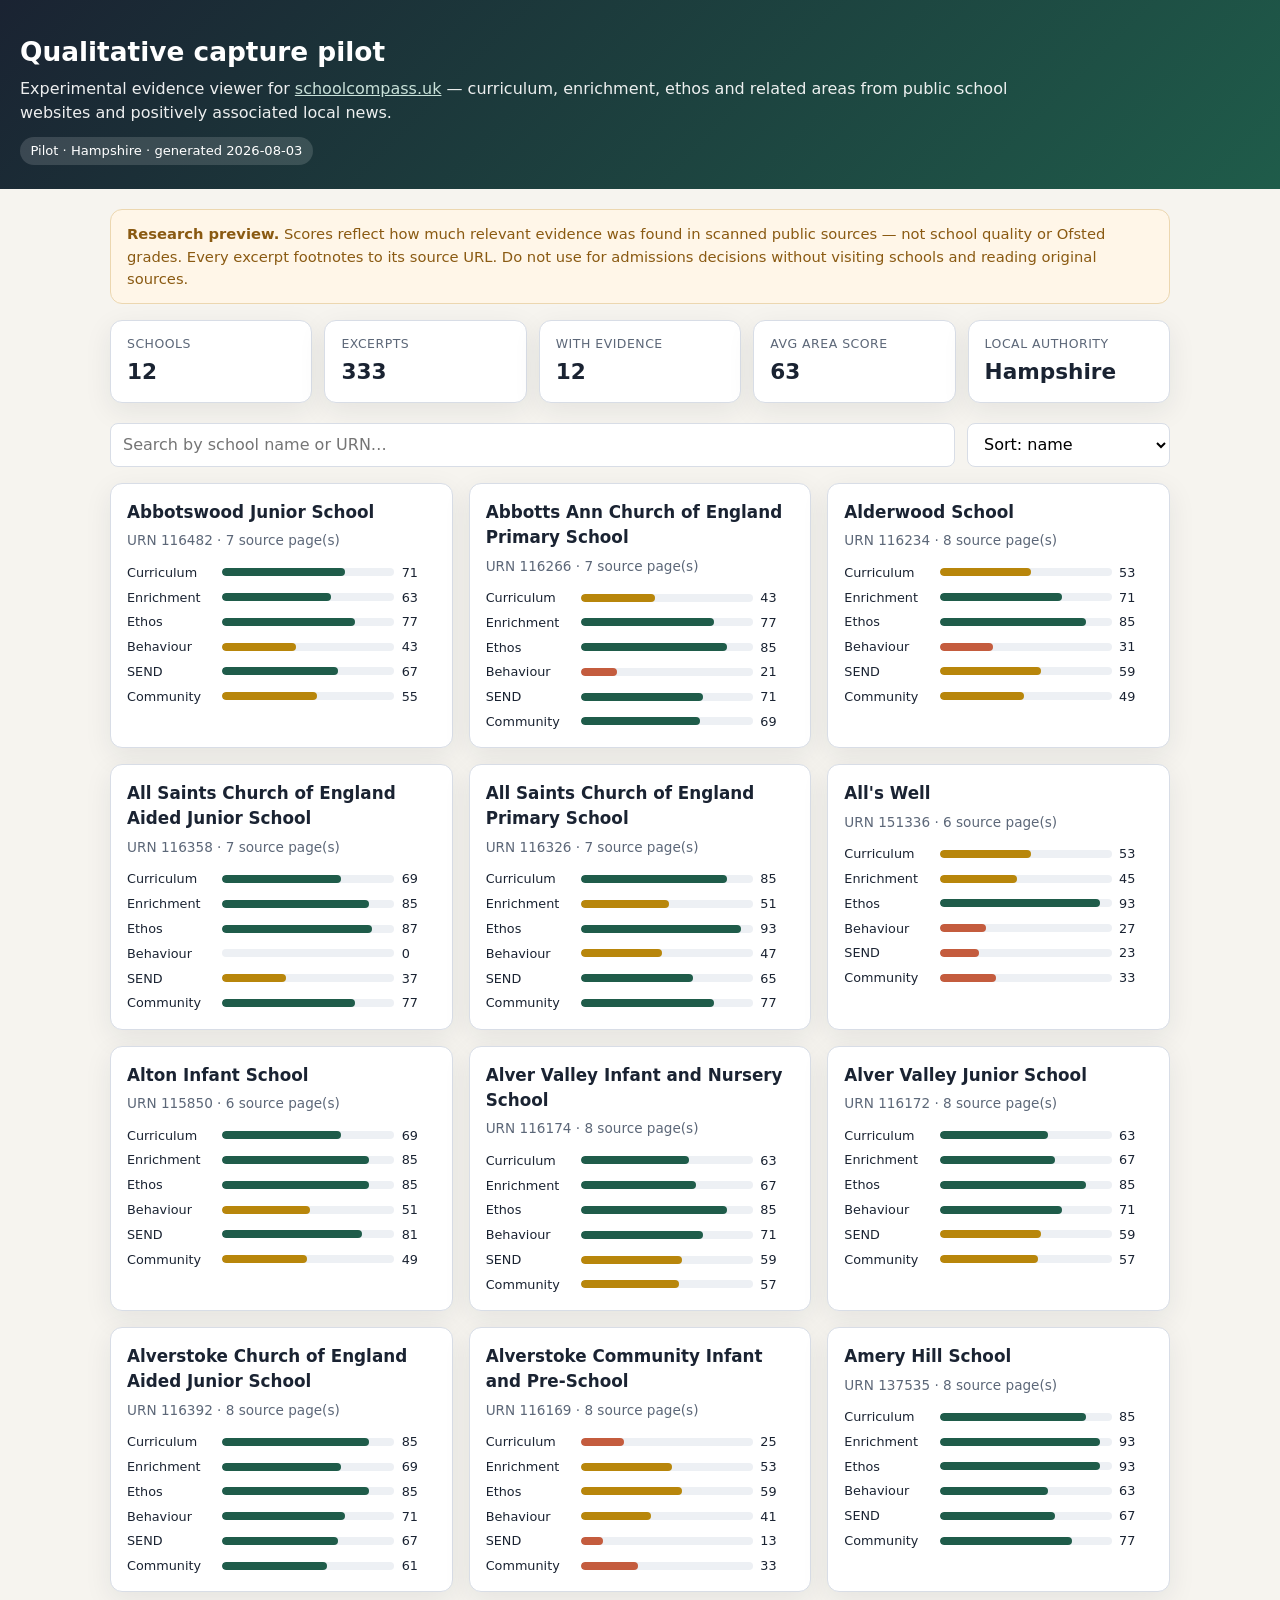
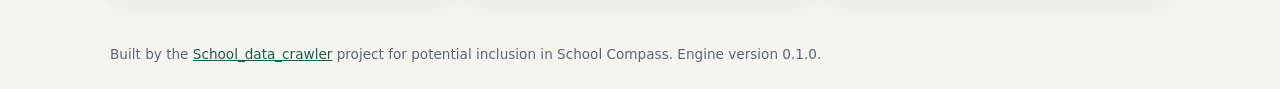
==== docs/index.html @ f79eac57 "Add Hampshire pilot data and GitHub Pages viewer Run a 12-school Hampshire pilot (websites + local n" ====
<!DOCTYPE html>
<html lang="en-GB">
  <head>
    <meta charset="utf-8" />
    <meta name="viewport" content="width=device-width, initial-scale=1" />
    <title>School Compass · Qualitative capture pilot</title>
    <meta
      name="description"
      content="Experimental pilot viewer for curriculum, enrichment and ethos evidence captured from school websites and local news."
    />
    <link rel="stylesheet" href="./styles.css" />
  </head>
  <body>
    <header>
      <h1>Qualitative capture pilot</h1>
      <p>
        Experimental evidence viewer for
        <a href="https://schoolcompass.uk" style="color: #d7efe6">schoolcompass.uk</a>
        — curriculum, enrichment, ethos and related areas from public school
        websites and positively associated local news.
      </p>
      <span class="badge">Pilot · Hampshire · generated <span id="generated-at">—</span></span>
    </header>

    <main>
      <div class="disclaimer">
        <strong>Research preview.</strong> Scores reflect how much relevant
        evidence was found in scanned public sources — not school quality or
        Ofsted grades. Every excerpt footnotes to its source URL. Do not use
        for admissions decisions without visiting schools and reading original
        sources.
      </div>

      <section class="stats" aria-label="Pilot summary">
        <div class="stat">
          <div class="label">Schools</div>
          <div class="value" id="stat-schools">—</div>
        </div>
        <div class="stat">
          <div class="label">Excerpts</div>
          <div class="value" id="stat-signals">—</div>
        </div>
        <div class="stat">
          <div class="label">With evidence</div>
          <div class="value" id="stat-covered">—</div>
        </div>
        <div class="stat">
          <div class="label">Avg area score</div>
          <div class="value" id="stat-avg">—</div>
        </div>
        <div class="stat">
          <div class="label">Local authority</div>
          <div class="value" id="pilot-la">—</div>
        </div>
      </section>

      <div class="controls">
        <input id="search" type="search" placeholder="Search by school name or URN…" />
        <select id="sort" aria-label="Sort schools">
          <option value="name">Sort: name</option>
          <option value="score">Sort: average score</option>
          <option value="signals">Sort: excerpt count</option>
        </select>
      </div>

      <section id="school-grid" class="grid" aria-label="School results"></section>
      <section id="detail-panel" class="detail hidden" aria-live="polite"></section>
    </main>

    <footer>
      Built by the
      <a href="https://github.com/jamiefuller320/School_data_crawler">School_data_crawler</a>
      project for potential inclusion in School Compass. Engine version 0.1.0.
    </footer>

    <script src="./app.js" type="module"></script>
  </body>
</html>
---- docs/styles.css ----
:root {
  --bg: #f6f4ef;
  --surface: #ffffff;
  --ink: #1a2332;
  --muted: #5c6778;
  --accent: #1f5c4a;
  --accent-soft: #e4f0eb;
  --border: #d8dde6;
  --warn: #8a5a12;
  --warn-bg: #fff6e8;
  --score-low: #c45c3e;
  --score-mid: #b8860b;
  --score-high: #1f5c4a;
  --radius: 12px;
  --shadow: 0 8px 28px rgba(26, 35, 50, 0.08);
  font-family: "Segoe UI", system-ui, -apple-system, sans-serif;
  color: var(--ink);
  background: var(--bg);
}

* {
  box-sizing: border-box;
}

body {
  margin: 0;
  line-height: 1.5;
}

a {
  color: var(--accent);
}

header {
  background: linear-gradient(135deg, #1a2332 0%, #1f5c4a 100%);
  color: #fff;
  padding: 2rem 1.25rem 1.5rem;
}

header h1 {
  margin: 0 0 0.35rem;
  font-size: 1.65rem;
  font-weight: 700;
}

header p {
  margin: 0;
  max-width: 62rem;
  opacity: 0.92;
}

.badge {
  display: inline-block;
  margin-top: 0.75rem;
  padding: 0.25rem 0.65rem;
  border-radius: 999px;
  background: rgba(255, 255, 255, 0.14);
  font-size: 0.82rem;
}

main {
  max-width: 1100px;
  margin: 0 auto;
  padding: 1.25rem;
}

.disclaimer {
  background: var(--warn-bg);
  border: 1px solid #ecd7b0;
  color: var(--warn);
  border-radius: var(--radius);
  padding: 0.85rem 1rem;
  margin-bottom: 1rem;
  font-size: 0.92rem;
}

.stats {
  display: grid;
  grid-template-columns: repeat(auto-fit, minmax(140px, 1fr));
  gap: 0.75rem;
  margin-bottom: 1.25rem;
}

.stat {
  background: var(--surface);
  border: 1px solid var(--border);
  border-radius: var(--radius);
  padding: 0.85rem 1rem;
  box-shadow: var(--shadow);
}

.stat .label {
  font-size: 0.78rem;
  text-transform: uppercase;
  letter-spacing: 0.04em;
  color: var(--muted);
}

.stat .value {
  font-size: 1.35rem;
  font-weight: 700;
  margin-top: 0.15rem;
}

.controls {
  display: flex;
  flex-wrap: wrap;
  gap: 0.75rem;
  margin-bottom: 1rem;
}

input[type="search"],
select {
  border: 1px solid var(--border);
  border-radius: 8px;
  padding: 0.55rem 0.75rem;
  font: inherit;
  background: var(--surface);
}

input[type="search"] {
  flex: 1 1 220px;
  min-width: 180px;
}

.grid {
  display: grid;
  grid-template-columns: repeat(auto-fill, minmax(300px, 1fr));
  gap: 1rem;
}

.card {
  background: var(--surface);
  border: 1px solid var(--border);
  border-radius: var(--radius);
  padding: 1rem;
  box-shadow: var(--shadow);
  cursor: pointer;
  transition: transform 0.12s ease, box-shadow 0.12s ease;
}

.card:hover,
.card:focus-visible {
  transform: translateY(-2px);
  box-shadow: 0 12px 32px rgba(26, 35, 50, 0.12);
  outline: 2px solid var(--accent);
  outline-offset: 2px;
}

.card h2 {
  margin: 0 0 0.35rem;
  font-size: 1.05rem;
}

.card .meta {
  color: var(--muted);
  font-size: 0.85rem;
  margin-bottom: 0.75rem;
}

.area-bars {
  display: grid;
  gap: 0.35rem;
}

.area-row {
  display: grid;
  grid-template-columns: 88px 1fr 34px;
  gap: 0.45rem;
  align-items: center;
  font-size: 0.8rem;
}

.bar-track {
  height: 8px;
  background: #edf0f4;
  border-radius: 999px;
  overflow: hidden;
}

.bar-fill {
  height: 100%;
  border-radius: 999px;
}

.score-low {
  background: var(--score-low);
}
.score-mid {
  background: var(--score-mid);
}
.score-high {
  background: var(--score-high);
}

.detail {
  margin-top: 1.25rem;
  background: var(--surface);
  border: 1px solid var(--border);
  border-radius: var(--radius);
  padding: 1.1rem;
  box-shadow: var(--shadow);
}

.detail.hidden {
  display: none;
}

.detail-header {
  display: flex;
  justify-content: space-between;
  gap: 1rem;
  align-items: start;
  margin-bottom: 1rem;
}

.detail h2 {
  margin: 0;
}

.close-btn {
  border: 1px solid var(--border);
  background: var(--bg);
  border-radius: 8px;
  padding: 0.35rem 0.65rem;
  cursor: pointer;
  font: inherit;
}

.area-block {
  border-top: 1px solid var(--border);
  padding-top: 0.85rem;
  margin-top: 0.85rem;
}

.area-block h3 {
  margin: 0 0 0.35rem;
  font-size: 1rem;
  text-transform: capitalize;
}

.area-block .summary {
  color: var(--muted);
  margin: 0 0 0.5rem;
}

.themes {
  display: flex;
  flex-wrap: wrap;
  gap: 0.35rem;
  margin-bottom: 0.65rem;
}

.theme {
  background: var(--accent-soft);
  color: var(--accent);
  border-radius: 999px;
  padding: 0.15rem 0.55rem;
  font-size: 0.78rem;
}

.signal {
  border-left: 3px solid var(--accent);
  padding: 0.45rem 0 0.45rem 0.75rem;
  margin: 0.5rem 0;
  font-size: 0.92rem;
}

.signal .source {
  font-size: 0.8rem;
  color: var(--muted);
  margin-top: 0.25rem;
}

.empty {
  color: var(--muted);
  padding: 2rem 0;
  text-align: center;
}

footer {
  max-width: 1100px;
  margin: 2rem auto 1.5rem;
  padding: 0 1.25rem;
  color: var(--muted);
  font-size: 0.85rem;
}

@media (max-width: 640px) {
  .area-row {
    grid-template-columns: 72px 1fr 30px;
  }
}
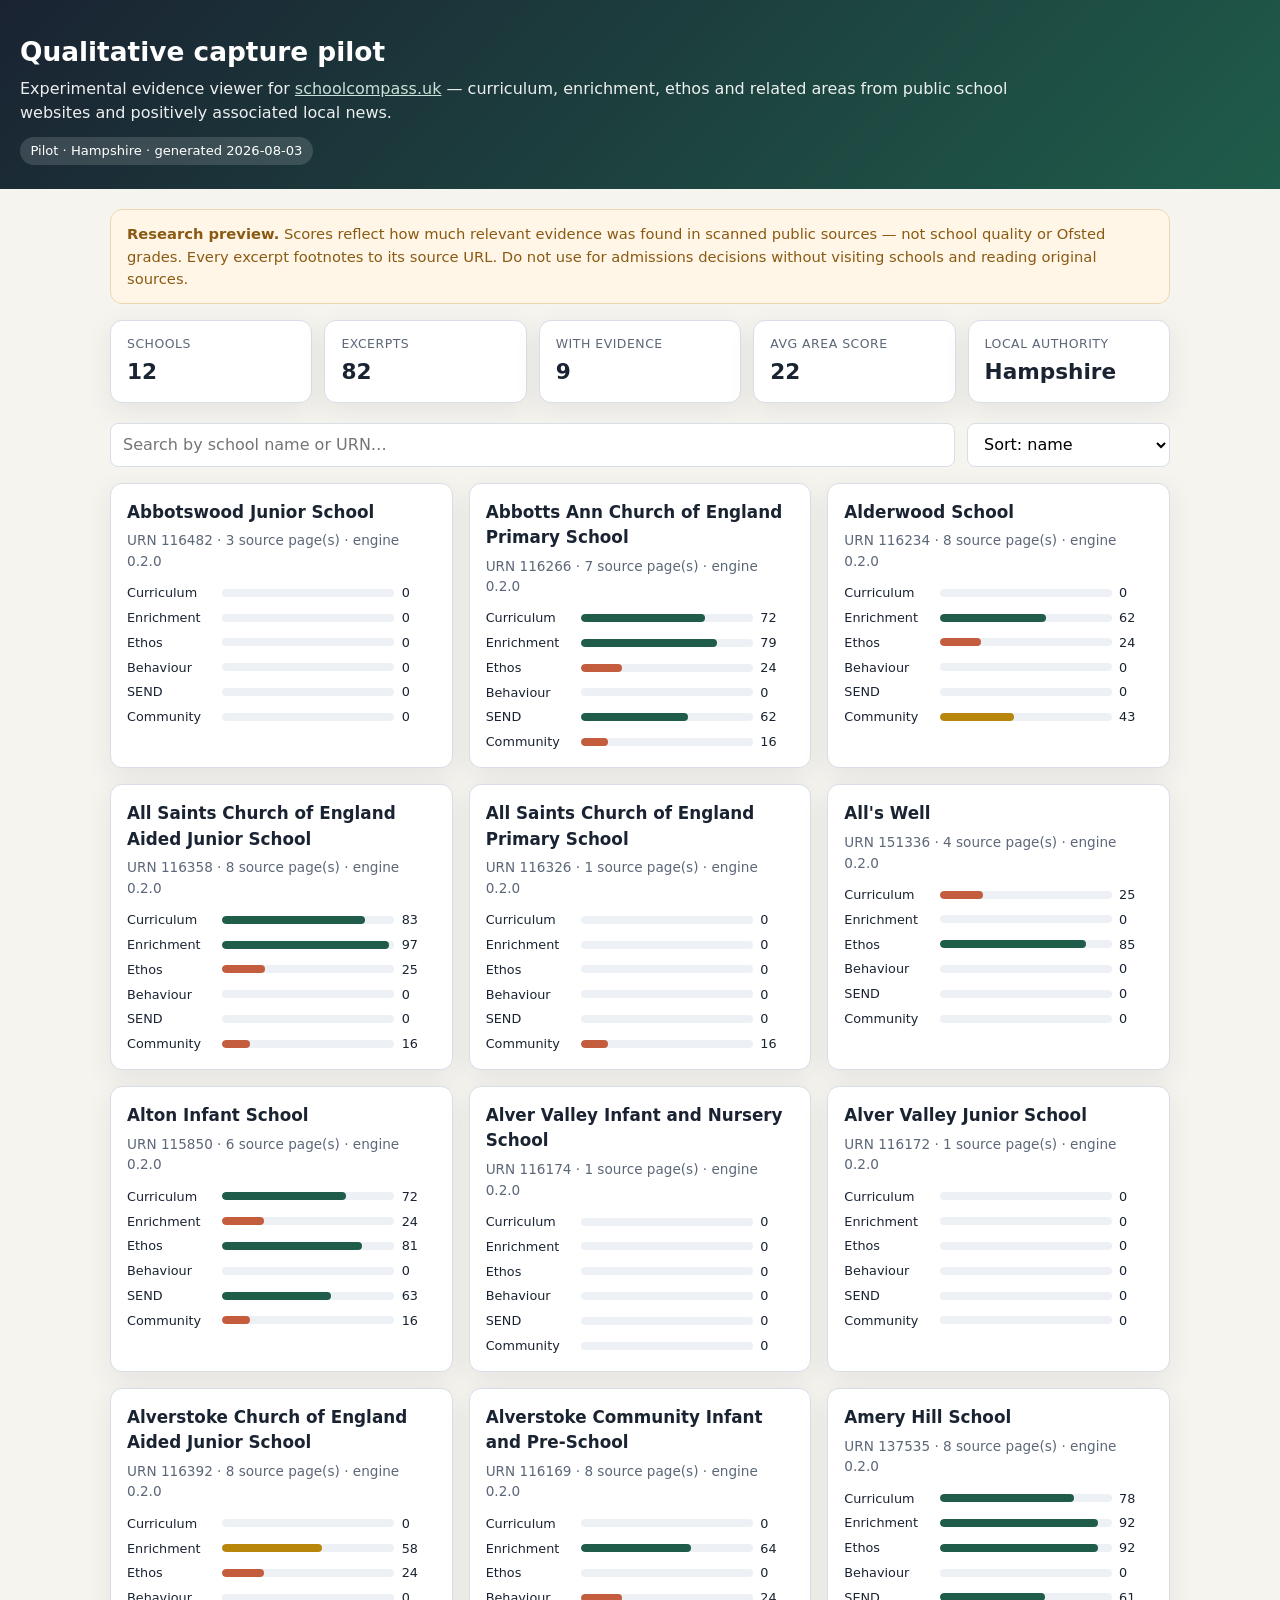
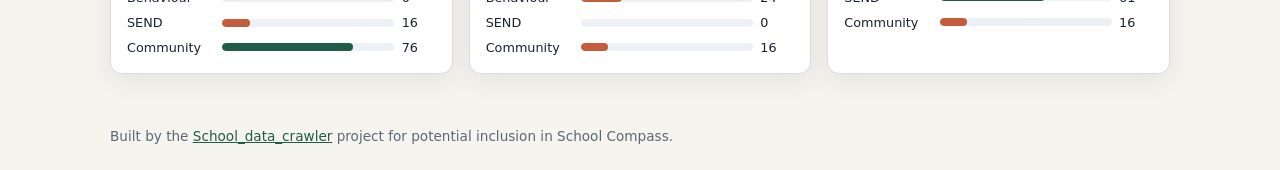
==== commit 4d603680: "Improve capture quality with Phase 1 deterministic filters Add URL and sentence blocklists, main-con" ====
--- a/docs/index.html
+++ b/docs/index.html
@@ -70,7 +70,7 @@
     <footer>
       Built by the
       <a href="https://github.com/jamiefuller320/School_data_crawler">School_data_crawler</a>
-      project for potential inclusion in School Compass. Engine version 0.1.0.
+      project for potential inclusion in School Compass.
     </footer>
 
     <script src="./app.js" type="module"></script>
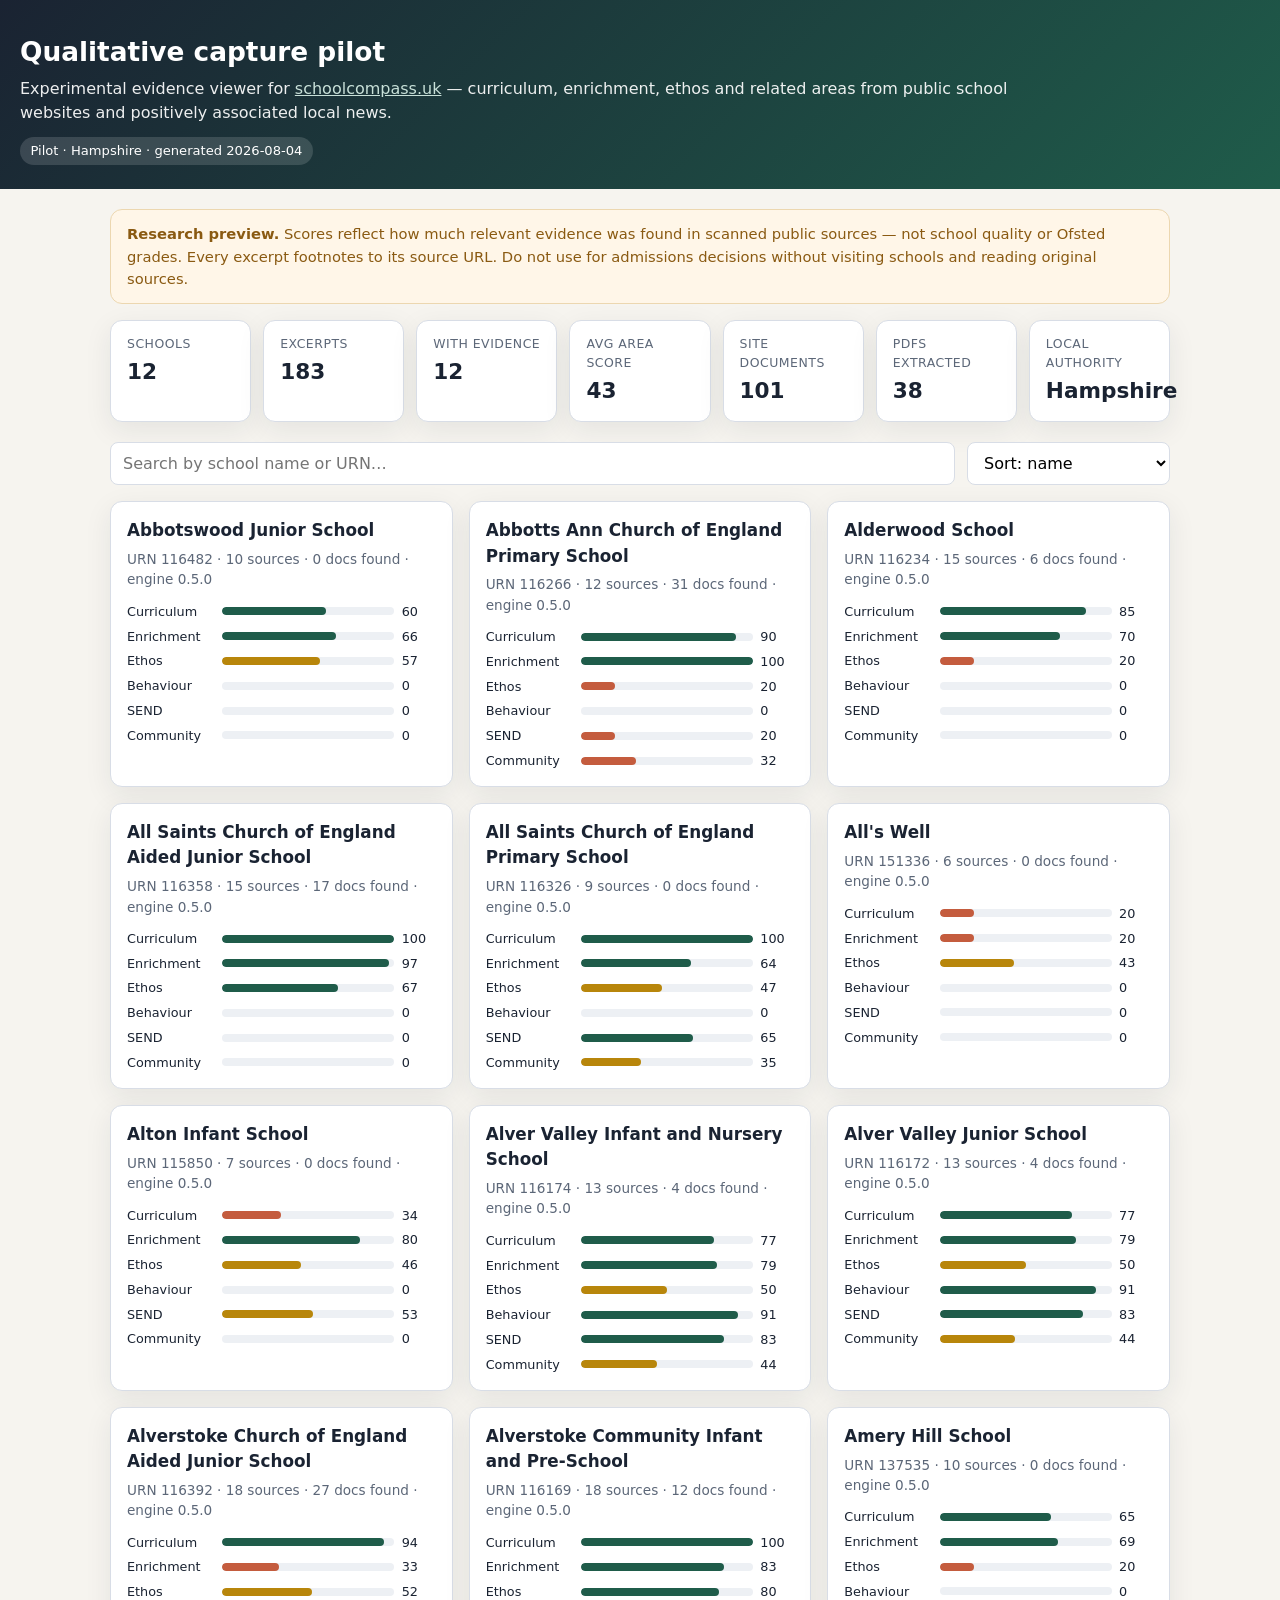
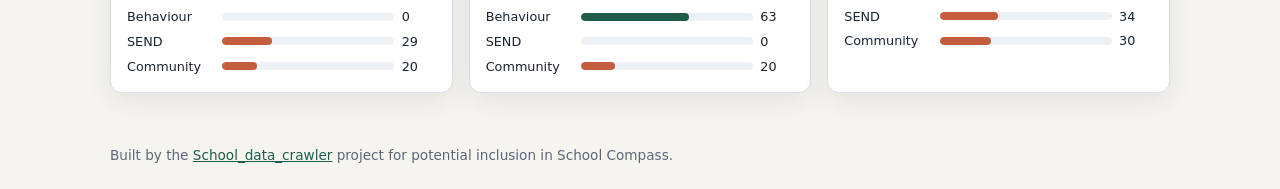
==== commit 34254d78: "Phase 3: discover and extract school-hosted documents (v0.5) Crawl school websites for linked PDFs a" ====
--- a/docs/index.html
+++ b/docs/index.html
@@ -49,6 +49,14 @@
           <div class="value" id="stat-avg">—</div>
         </div>
         <div class="stat">
+          <div class="label">Site documents</div>
+          <div class="value" id="stat-docs">—</div>
+        </div>
+        <div class="stat">
+          <div class="label">PDFs extracted</div>
+          <div class="value" id="stat-docs-extracted">—</div>
+        </div>
+        <div class="stat">
           <div class="label">Local authority</div>
           <div class="value" id="pilot-la">—</div>
         </div>
--- a/docs/styles.css
+++ b/docs/styles.css
@@ -259,6 +259,16 @@
   font-size: 0.78rem;
 }
 
+.offerings {
+  margin-bottom: 0.65rem;
+  font-size: 0.9rem;
+}
+
+.offerings .theme {
+  margin: 0.2rem 0.25rem 0.2rem 0;
+  display: inline-block;
+}
+
 .signal {
   border-left: 3px solid var(--accent);
   padding: 0.45rem 0 0.45rem 0.75rem;
@@ -278,6 +288,78 @@
   text-align: center;
 }
 
+.doc-inventory {
+  border-bottom: 1px solid var(--border);
+  padding-bottom: 0.85rem;
+  margin-bottom: 0.35rem;
+}
+
+.doc-inventory h3 {
+  margin: 0 0 0.35rem;
+  font-size: 1rem;
+}
+
+.doc-table-wrap {
+  overflow-x: auto;
+  margin-top: 0.5rem;
+}
+
+.doc-table {
+  width: 100%;
+  border-collapse: collapse;
+  font-size: 0.88rem;
+}
+
+.doc-table th,
+.doc-table td {
+  text-align: left;
+  padding: 0.45rem 0.55rem;
+  border-bottom: 1px solid var(--border);
+  vertical-align: top;
+}
+
+.doc-table th {
+  color: var(--muted);
+  font-weight: 600;
+  font-size: 0.78rem;
+  text-transform: uppercase;
+  letter-spacing: 0.02em;
+}
+
+.doc-meta {
+  font-size: 0.78rem;
+  color: var(--muted);
+  margin-top: 0.2rem;
+}
+
+.doc-status {
+  display: inline-block;
+  border-radius: 999px;
+  padding: 0.12rem 0.5rem;
+  font-size: 0.75rem;
+  font-weight: 600;
+}
+
+.doc-status-ok {
+  background: var(--accent-soft);
+  color: var(--accent);
+}
+
+.doc-status-pending {
+  background: #eef2f8;
+  color: #3d4f66;
+}
+
+.doc-status-muted {
+  background: #f0f0f0;
+  color: var(--muted);
+}
+
+.doc-status-warn {
+  background: var(--warn-bg);
+  color: var(--warn);
+}
+
 footer {
   max-width: 1100px;
   margin: 2rem auto 1.5rem;
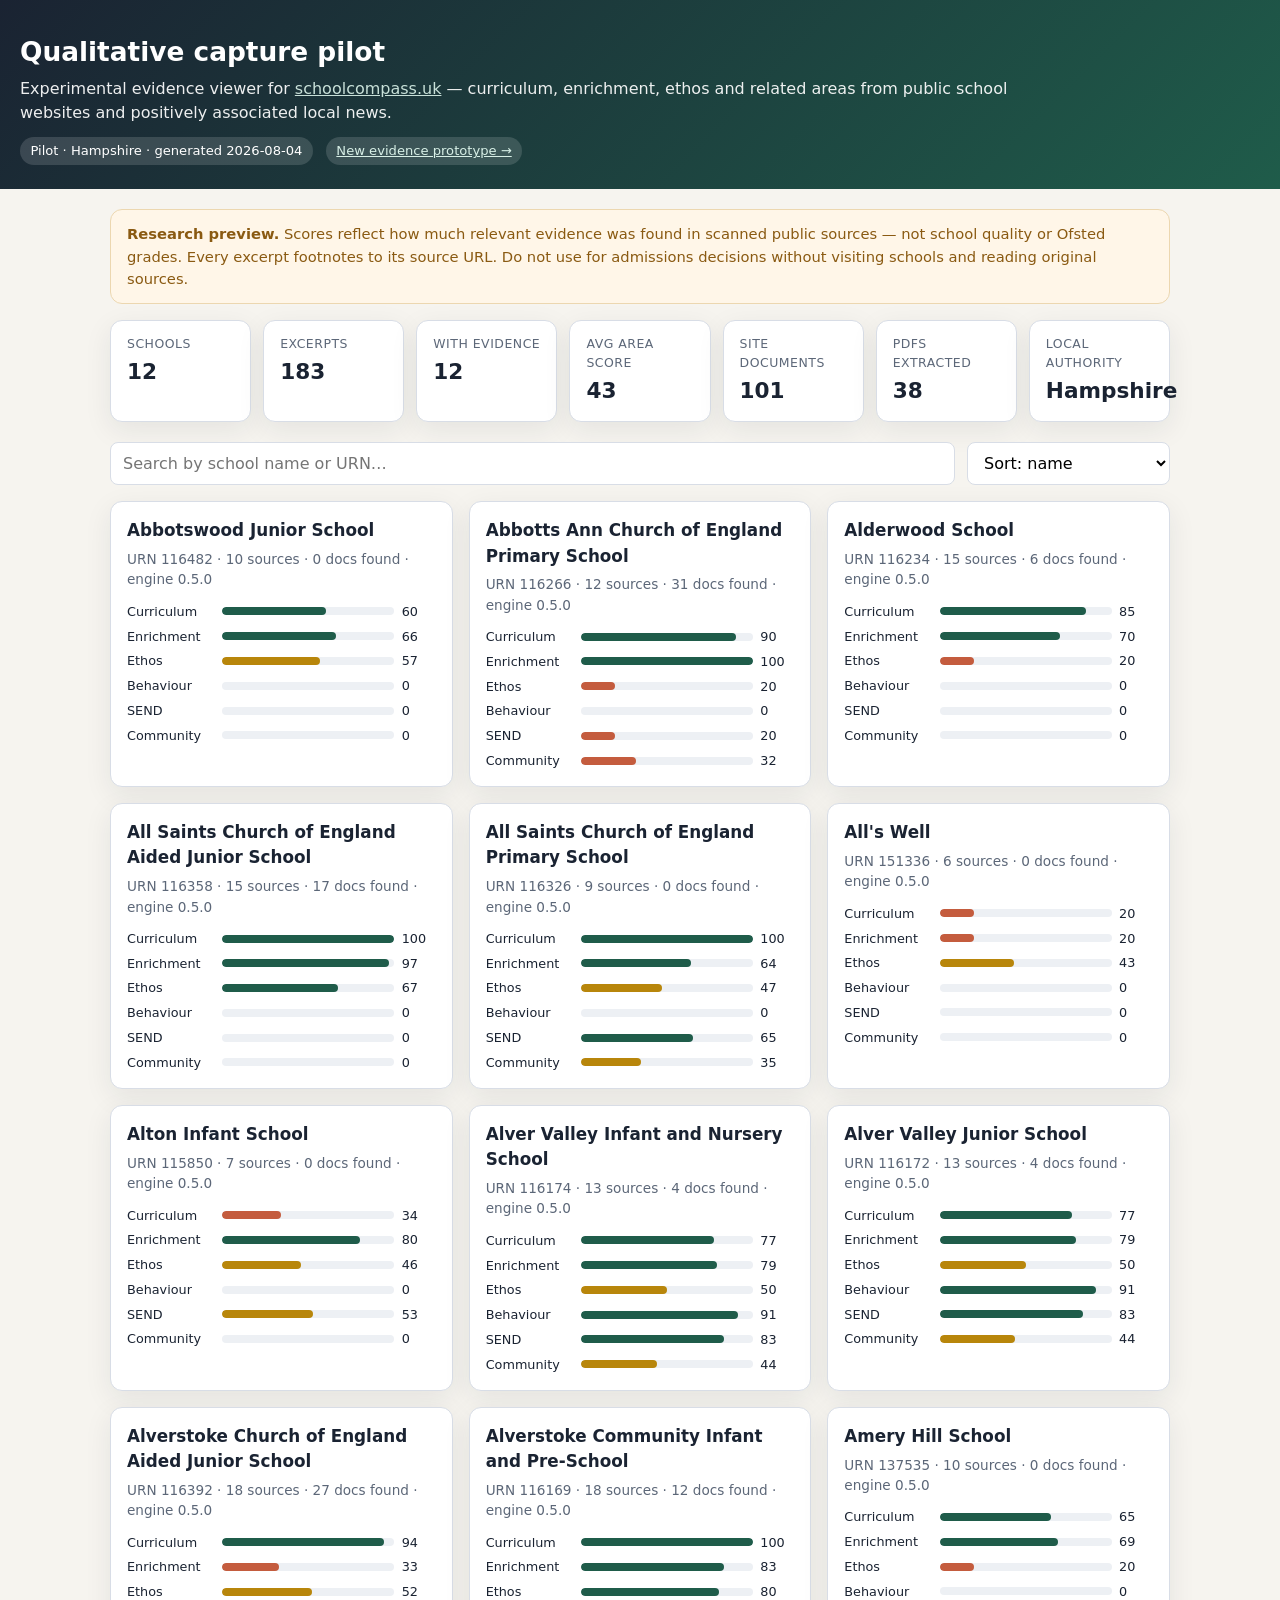
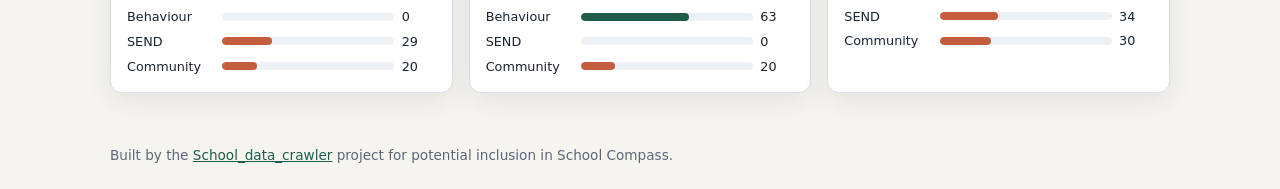
==== commit c360e6c0: "Add evidence prototype viewer with learned-term discovery lexicon Replace score bars with paragraph " ====
--- a/docs/index.html
+++ b/docs/index.html
@@ -20,6 +20,7 @@
         websites and positively associated local news.
       </p>
       <span class="badge">Pilot · Hampshire · generated <span id="generated-at">—</span></span>
+      <a class="badge" href="./evidence/index.html" style="margin-left:0.5rem;color:#d7efe6">New evidence prototype →</a>
     </header>
 
     <main>
